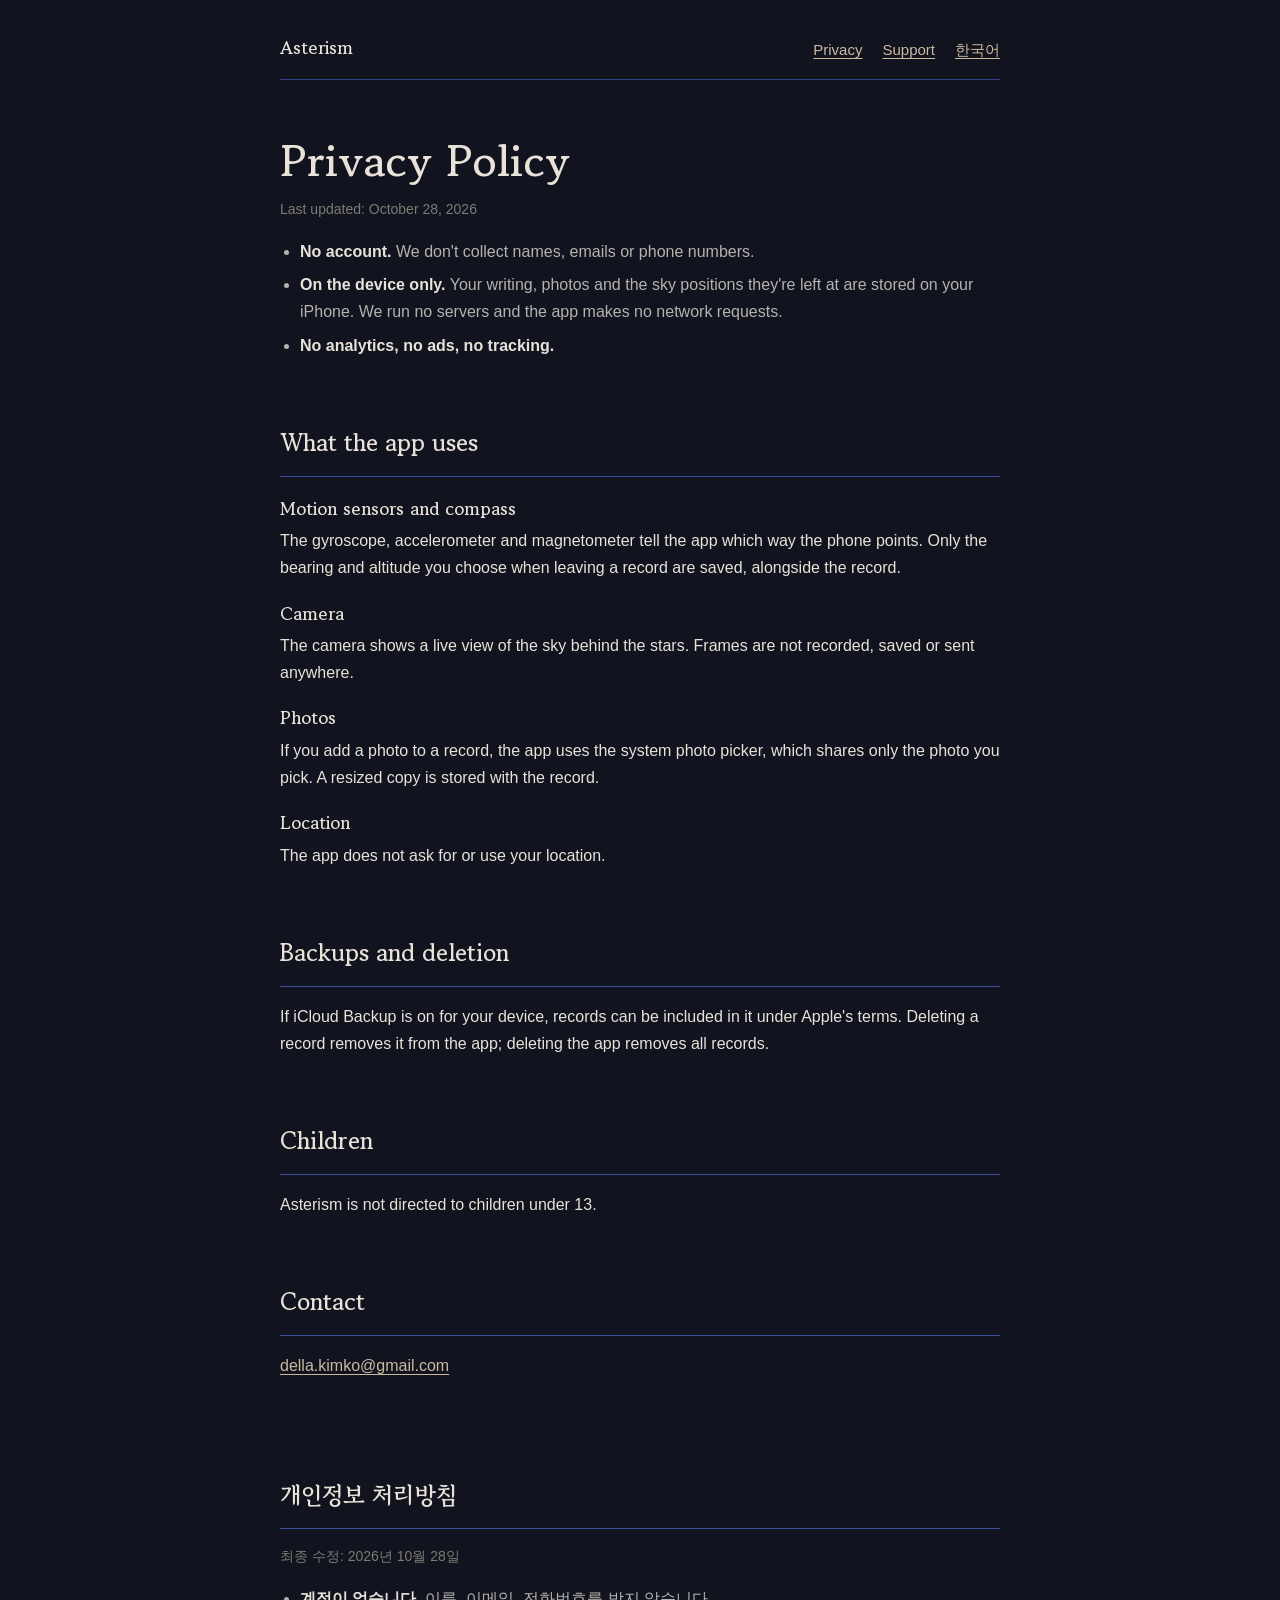
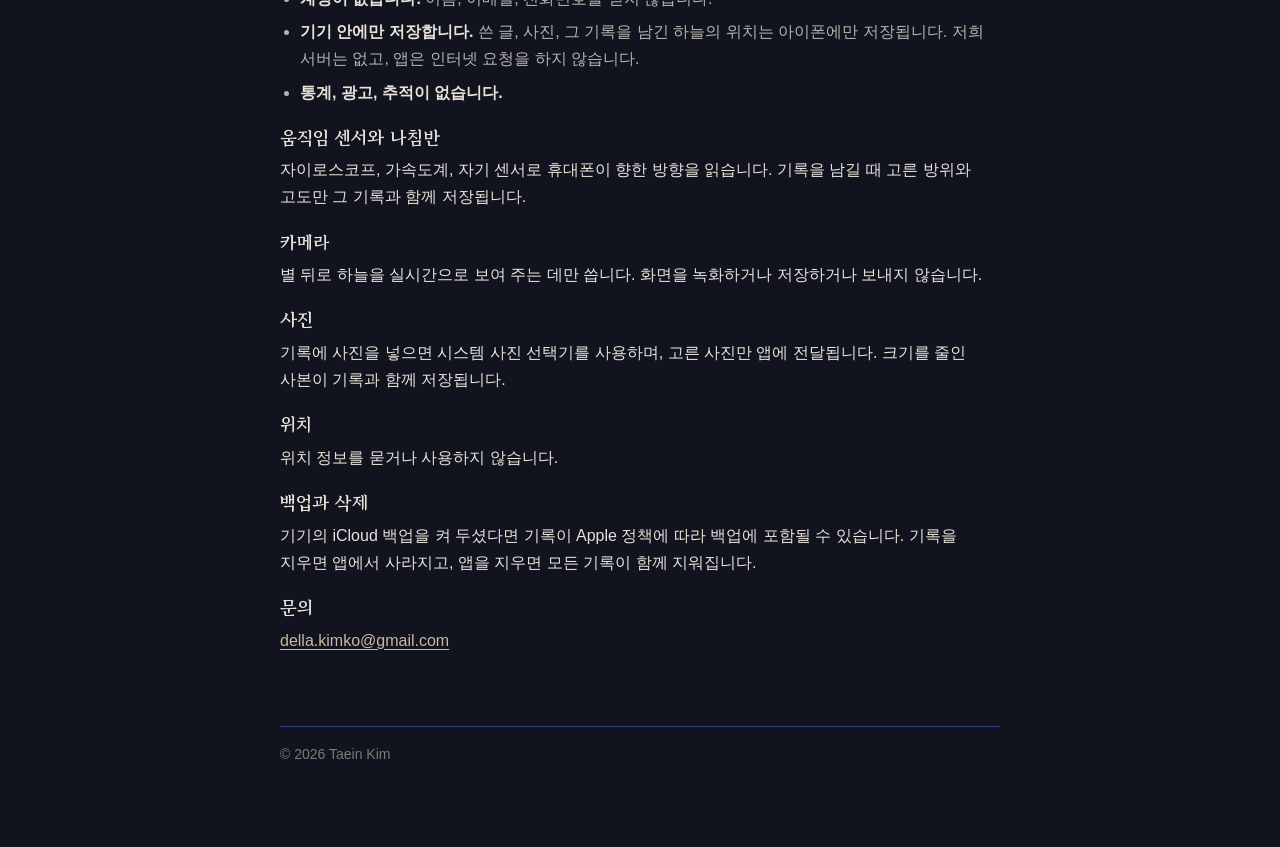
==== docs/privacy.html @ ba9e13a8 "Add Asterism site: intro, privacy policy, support" ====
<!doctype html>
<html lang="en">
<head>
<meta charset="utf-8"><meta name="viewport" content="width=device-width, initial-scale=1">
<title>Privacy Policy — Asterism</title>
<link rel="preconnect" href="https://fonts.googleapis.com"><link rel="preconnect" href="https://fonts.gstatic.com" crossorigin>
<link href="https://fonts.googleapis.com/css2?family=Gowun+Batang:wght@400;700&display=swap" rel="stylesheet">
<link rel="stylesheet" href="style.css">
</head>
<body><main>
<header><nav><a class="name" href="./">Asterism</a><a href="privacy.html">Privacy</a><a href="support.html">Support</a><a href="#ko">한국어</a></nav></header>
<h1>Privacy Policy</h1>
<p class="faint">Last updated: October 28, 2026</p>
<ul class="plain">
  <li><strong>No account.</strong> We don't collect names, emails or phone numbers.</li>
  <li><strong>On the device only.</strong> Your writing, photos and the sky positions they're left at are stored on your iPhone. We run no servers and the app makes no network requests.</li>
  <li><strong>No analytics, no ads, no tracking.</strong></li>
</ul>
<h2>What the app uses</h2>
<h3>Motion sensors and compass</h3>
<p>The gyroscope, accelerometer and magnetometer tell the app which way the phone points. Only the bearing and altitude you choose when leaving a record are saved, alongside the record.</p>
<h3>Camera</h3>
<p>The camera shows a live view of the sky behind the stars. Frames are not recorded, saved or sent anywhere.</p>
<h3>Photos</h3>
<p>If you add a photo to a record, the app uses the system photo picker, which shares only the photo you pick. A resized copy is stored with the record.</p>
<h3>Location</h3>
<p>The app does not ask for or use your location.</p>
<h2>Backups and deletion</h2>
<p>If iCloud Backup is on for your device, records can be included in it under Apple's terms. Deleting a record removes it from the app; deleting the app removes all records.</p>
<h2>Children</h2>
<p>Asterism is not directed to children under 13.</p>
<h2>Contact</h2>
<p><a href="mailto:della.kimko@gmail.com">della.kimko@gmail.com</a></p>

<section lang="ko" id="ko">
<h2>개인정보 처리방침</h2>
<p class="faint">최종 수정: 2026년 10월 28일</p>
<ul class="plain">
  <li><strong>계정이 없습니다.</strong> 이름, 이메일, 전화번호를 받지 않습니다.</li>
  <li><strong>기기 안에만 저장합니다.</strong> 쓴 글, 사진, 그 기록을 남긴 하늘의 위치는 아이폰에만 저장됩니다. 저희 서버는 없고, 앱은 인터넷 요청을 하지 않습니다.</li>
  <li><strong>통계, 광고, 추적이 없습니다.</strong></li>
</ul>
<h3>움직임 센서와 나침반</h3>
<p>자이로스코프, 가속도계, 자기 센서로 휴대폰이 향한 방향을 읽습니다. 기록을 남길 때 고른 방위와 고도만 그 기록과 함께 저장됩니다.</p>
<h3>카메라</h3>
<p>별 뒤로 하늘을 실시간으로 보여 주는 데만 씁니다. 화면을 녹화하거나 저장하거나 보내지 않습니다.</p>
<h3>사진</h3>
<p>기록에 사진을 넣으면 시스템 사진 선택기를 사용하며, 고른 사진만 앱에 전달됩니다. 크기를 줄인 사본이 기록과 함께 저장됩니다.</p>
<h3>위치</h3>
<p>위치 정보를 묻거나 사용하지 않습니다.</p>
<h3>백업과 삭제</h3>
<p>기기의 iCloud 백업을 켜 두셨다면 기록이 Apple 정책에 따라 백업에 포함될 수 있습니다. 기록을 지우면 앱에서 사라지고, 앱을 지우면 모든 기록이 함께 지워집니다.</p>
<h3>문의</h3>
<p><a href="mailto:della.kimko@gmail.com">della.kimko@gmail.com</a></p>
</section>
<footer>© 2026 Taein Kim</footer>
</main></body>
</html>
---- docs/style.css ----
/* Colours are Radix Colors dark scales (MIT): indigo for the night, gold for
   paper, amber for stars — the same tokens as the app. */
:root {
  --night: #11131f;      /* indigo 1 */
  --raised: #141726;     /* indigo 2 */
  --rule: #304384;       /* indigo 6 */
  --rule-strong: #3a4f97;/* indigo 7 */
  --chart: #9eb1ff;      /* indigo 11 */
  --paper: #e8e2d9;      /* gold 12 */
  --paper-muted: #cbb99f;/* gold 11 */
  --muted: #b5b3ad;      /* sand 11 */
  --faint: #7c7b74;      /* sand 10 */
  --star: #ffc53d;       /* amber 9 */
}
* { box-sizing: border-box; }
html { background: var(--night); }
body {
  margin: 0;
  background: var(--night);
  color: var(--paper);
  font: 16px/1.7 -apple-system, BlinkMacSystemFont, "Apple SD Gothic Neo", "Pretendard", sans-serif;
  -webkit-font-smoothing: antialiased;
}
main { max-width: 760px; margin: 0 auto; padding: 32px 20px 80px; }
header nav { display: flex; gap: 20px; flex-wrap: wrap; align-items: baseline; font-size: 15px; padding-bottom: 16px; border-bottom: 1px solid var(--rule); }
header nav .name { font-family: "Gowun Batang", serif; font-weight: 700; font-size: 18px; margin-right: auto; color: var(--paper); text-decoration: none; }
a { color: var(--paper-muted); text-underline-offset: 3px; }
a:hover { color: var(--paper); }
h1, h2, h3 { font-family: "Gowun Batang", serif; font-weight: 700; color: var(--paper); }
h1 { font-size: 44px; line-height: 1.15; margin: 56px 0 12px; }
h2 { font-size: 24px; margin: 64px 0 16px; padding-bottom: 12px; border-bottom: 1px solid var(--rule-strong); }
h3 { font-size: 18px; margin: 0 0 4px; }
p { margin: 0 0 16px; }
.lede { font-family: "Gowun Batang", serif; font-size: 20px; line-height: 1.6; color: var(--paper); max-width: 34em; }
.muted { color: var(--muted); }
.faint { color: var(--faint); font-size: 14px; }

.hero { display: grid; grid-template-columns: 1fr; gap: 32px; align-items: center; }
.hero svg { width: 100%; max-width: 320px; height: auto; justify-self: center; }
@media (min-width: 720px) {
  .hero { grid-template-columns: 1.2fr 1fr; }
}

.steps { list-style: none; padding: 0; margin: 0; }
.steps li { display: grid; grid-template-columns: 72px 1fr; gap: 16px; padding: 20px 0; border-bottom: 1px solid var(--rule); }
.steps .no { font-family: "Gowun Batang", serif; font-weight: 700; color: var(--paper-muted); font-size: 17px; }
.steps p { color: var(--muted); margin: 0; }

.shots { display: grid; grid-template-columns: repeat(3, 1fr); gap: 12px; margin-top: 24px; }
.shots img { width: 100%; height: auto; border: 1px solid var(--rule); border-radius: 6px; display: block; }
.shots figcaption { font-size: 13px; color: var(--faint); margin-top: 6px; }
@media (max-width: 560px) { .shots { grid-template-columns: 1fr 1fr; } }

ul.plain { padding-left: 20px; color: var(--muted); }
ul.plain li { margin: 6px 0; }
ul.plain strong { color: var(--paper); font-weight: 600; }

section[lang="ko"] { margin-top: 96px; }
footer { margin-top: 72px; padding-top: 16px; border-top: 1px solid var(--rule); font-size: 14px; color: var(--faint); }

:lang(ko) { word-break: keep-all; }
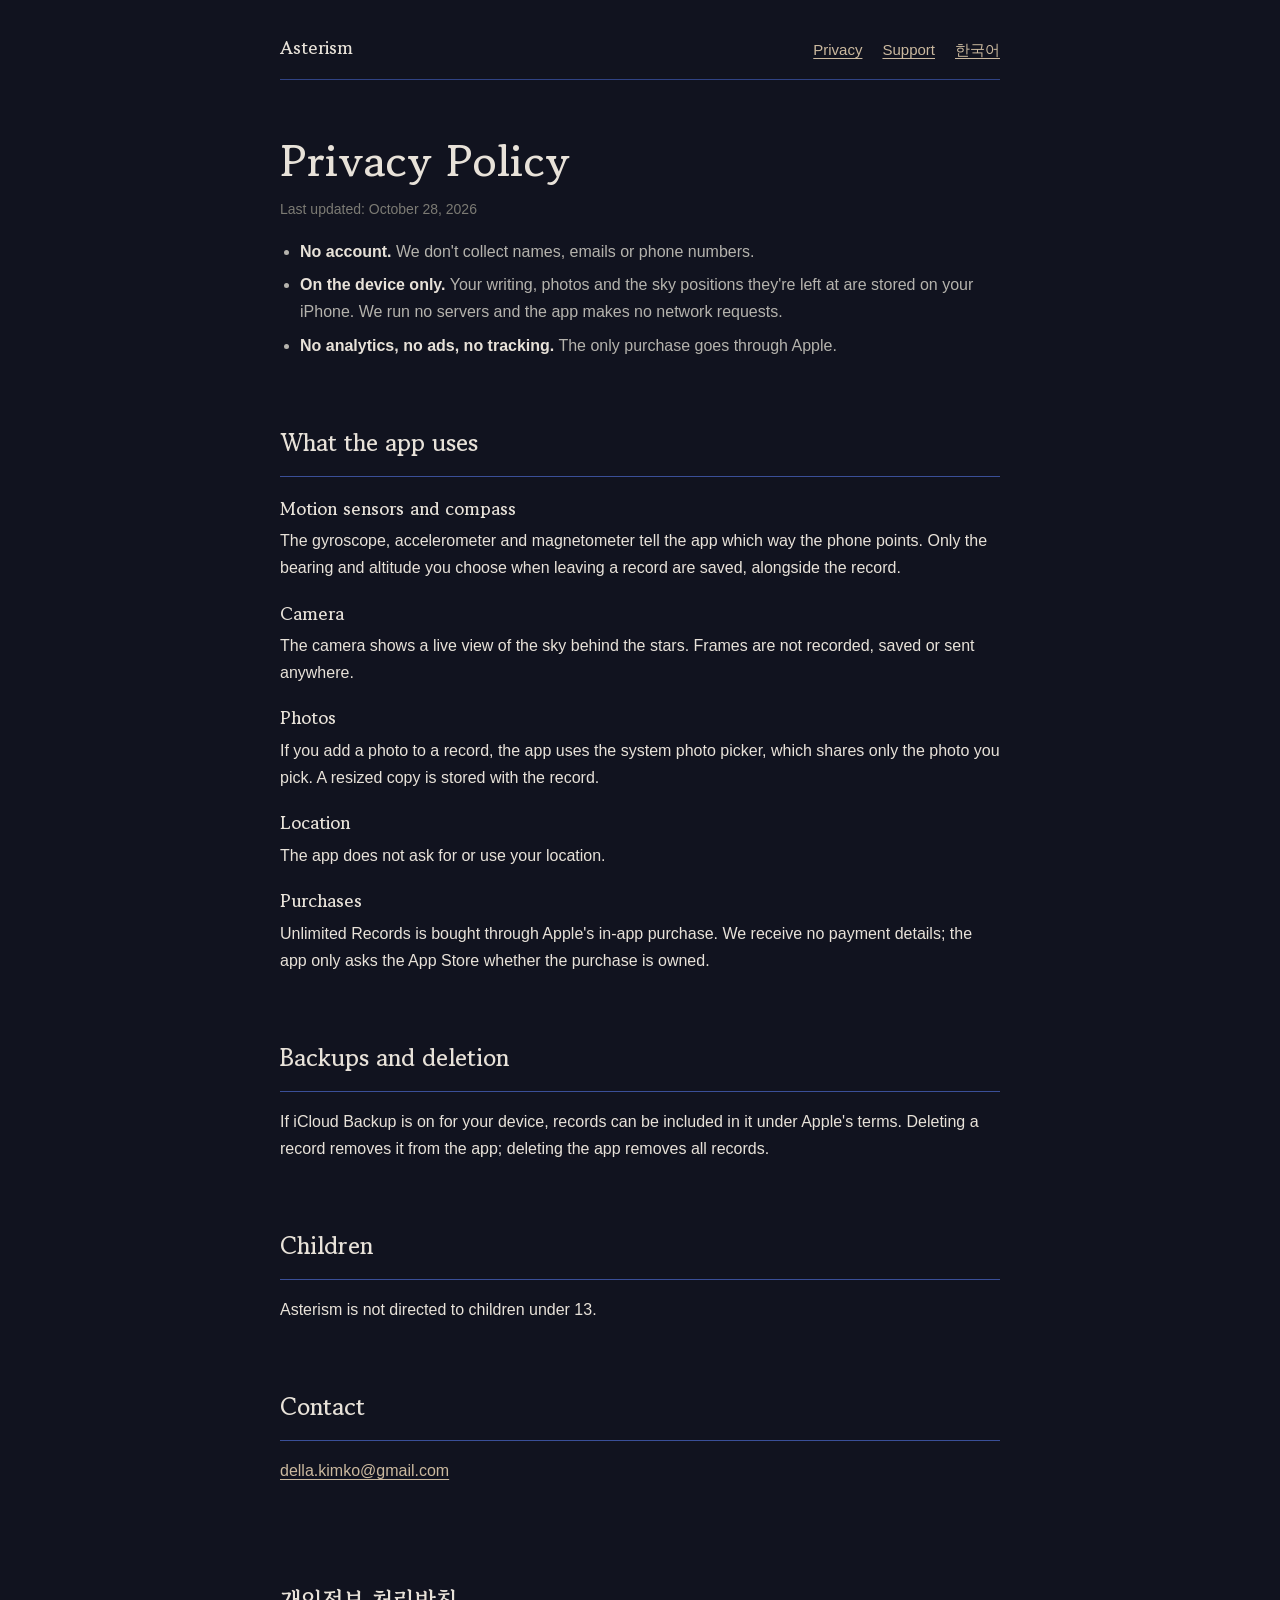
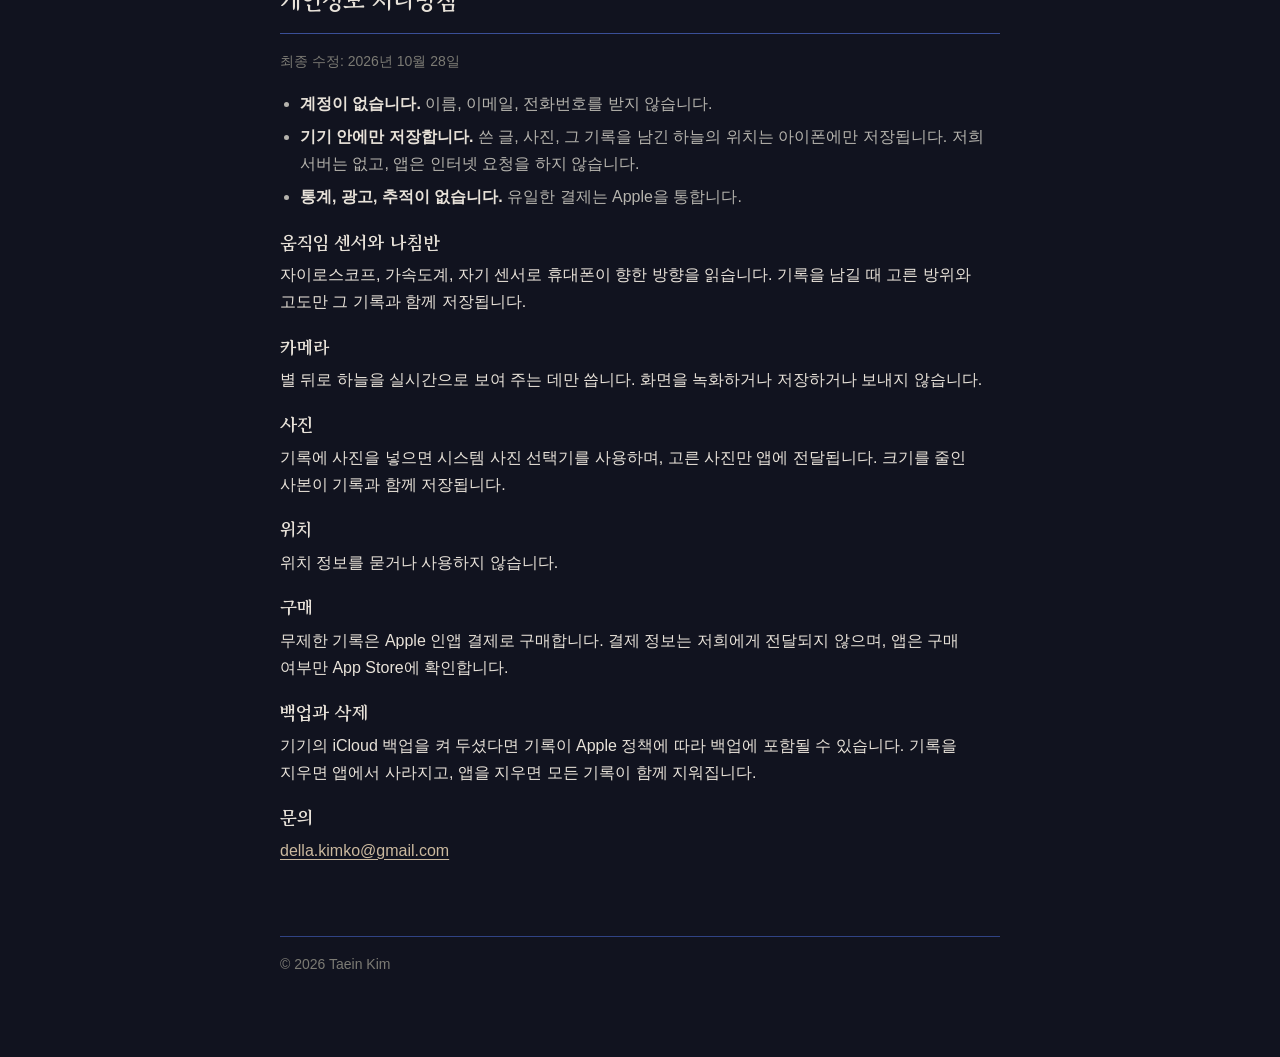
==== commit 6bff8cb9: "Mention the one-time purchase" ====
--- a/docs/privacy.html
+++ b/docs/privacy.html
@@ -14,7 +14,7 @@
 <ul class="plain">
   <li><strong>No account.</strong> We don't collect names, emails or phone numbers.</li>
   <li><strong>On the device only.</strong> Your writing, photos and the sky positions they're left at are stored on your iPhone. We run no servers and the app makes no network requests.</li>
-  <li><strong>No analytics, no ads, no tracking.</strong></li>
+  <li><strong>No analytics, no ads, no tracking.</strong> The only purchase goes through Apple.</li>
 </ul>
 <h2>What the app uses</h2>
 <h3>Motion sensors and compass</h3>
@@ -25,6 +25,8 @@
 <p>If you add a photo to a record, the app uses the system photo picker, which shares only the photo you pick. A resized copy is stored with the record.</p>
 <h3>Location</h3>
 <p>The app does not ask for or use your location.</p>
+<h3>Purchases</h3>
+<p>Unlimited Records is bought through Apple's in-app purchase. We receive no payment details; the app only asks the App Store whether the purchase is owned.</p>
 <h2>Backups and deletion</h2>
 <p>If iCloud Backup is on for your device, records can be included in it under Apple's terms. Deleting a record removes it from the app; deleting the app removes all records.</p>
 <h2>Children</h2>
@@ -38,7 +40,7 @@
 <ul class="plain">
   <li><strong>계정이 없습니다.</strong> 이름, 이메일, 전화번호를 받지 않습니다.</li>
   <li><strong>기기 안에만 저장합니다.</strong> 쓴 글, 사진, 그 기록을 남긴 하늘의 위치는 아이폰에만 저장됩니다. 저희 서버는 없고, 앱은 인터넷 요청을 하지 않습니다.</li>
-  <li><strong>통계, 광고, 추적이 없습니다.</strong></li>
+  <li><strong>통계, 광고, 추적이 없습니다.</strong> 유일한 결제는 Apple을 통합니다.</li>
 </ul>
 <h3>움직임 센서와 나침반</h3>
 <p>자이로스코프, 가속도계, 자기 센서로 휴대폰이 향한 방향을 읽습니다. 기록을 남길 때 고른 방위와 고도만 그 기록과 함께 저장됩니다.</p>
@@ -48,6 +50,8 @@
 <p>기록에 사진을 넣으면 시스템 사진 선택기를 사용하며, 고른 사진만 앱에 전달됩니다. 크기를 줄인 사본이 기록과 함께 저장됩니다.</p>
 <h3>위치</h3>
 <p>위치 정보를 묻거나 사용하지 않습니다.</p>
+<h3>구매</h3>
+<p>무제한 기록은 Apple 인앱 결제로 구매합니다. 결제 정보는 저희에게 전달되지 않으며, 앱은 구매 여부만 App Store에 확인합니다.</p>
 <h3>백업과 삭제</h3>
 <p>기기의 iCloud 백업을 켜 두셨다면 기록이 Apple 정책에 따라 백업에 포함될 수 있습니다. 기록을 지우면 앱에서 사라지고, 앱을 지우면 모든 기록이 함께 지워집니다.</p>
 <h3>문의</h3>
